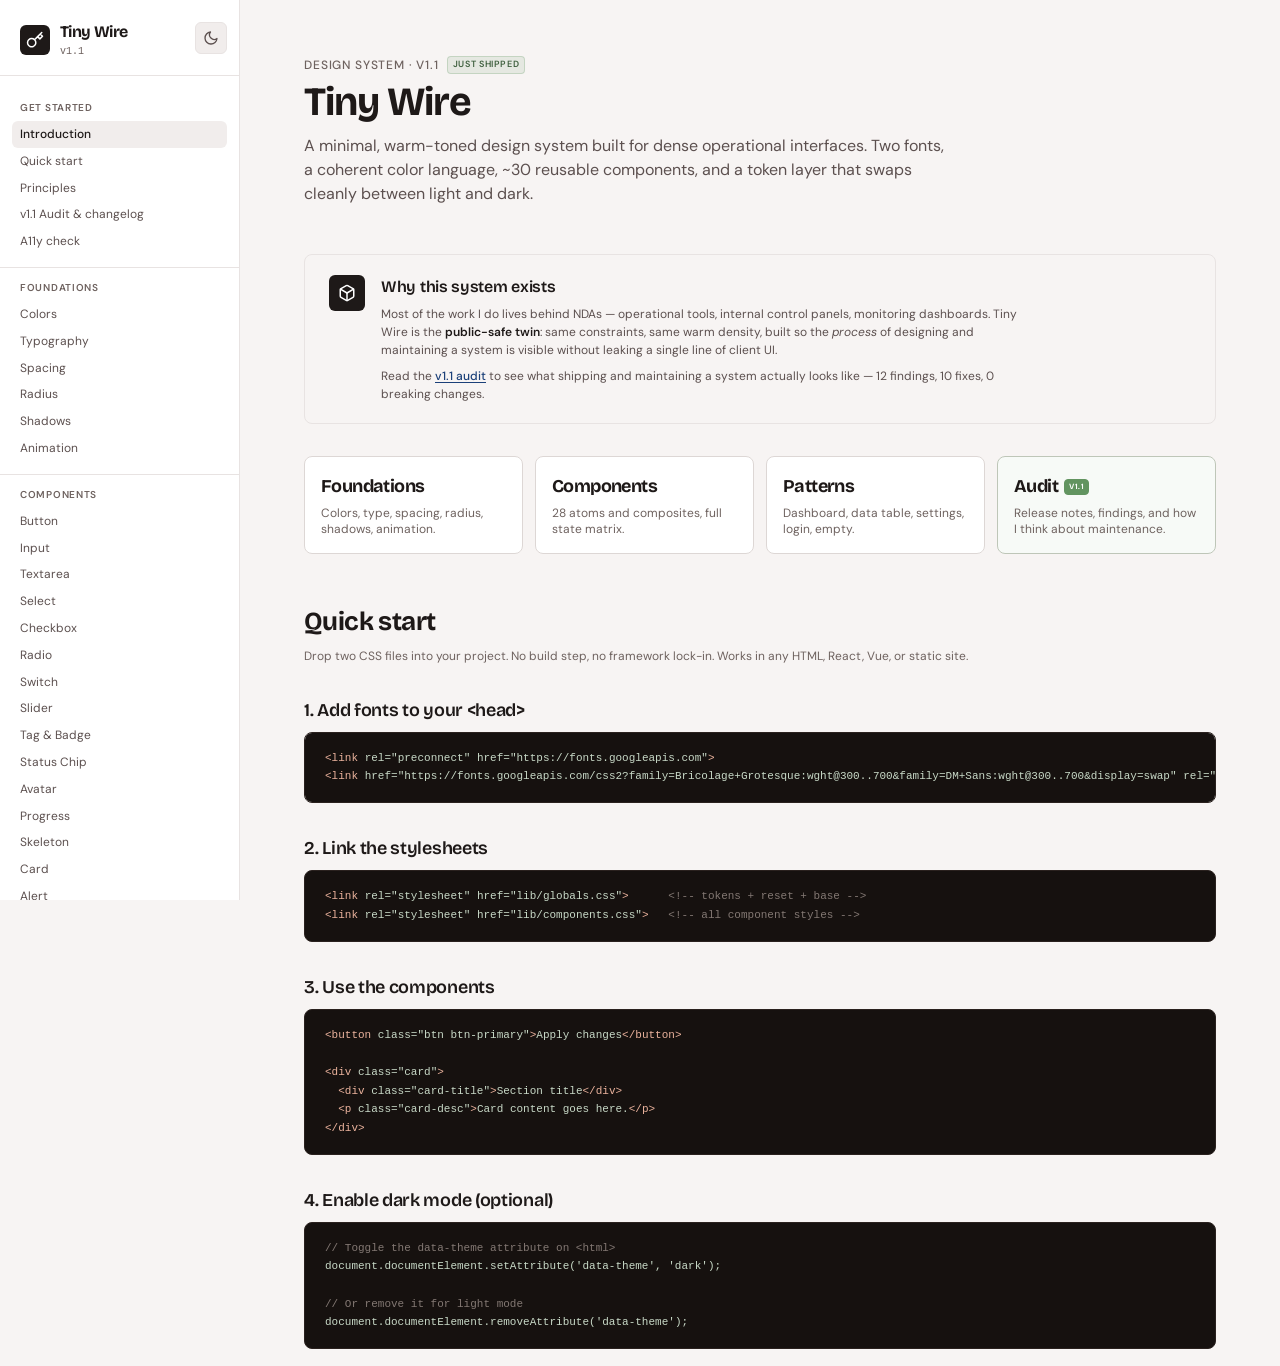
==== index.html @ 9cb4caf3 "Tiny Wire design system — initial public release Token-driven design system: ~150 tokens (light/dark" ====
<!DOCTYPE html>
<html lang="en">
<head>
  <meta charset="utf-8" />
  <meta http-equiv="refresh" content="0; url=./docs/index.html" />
  <link rel="canonical" href="./docs/index.html" />
  <title>Tiny Wire — Design System</title>
</head>
<body>
  Redirecting to the <a href="./docs/index.html">Tiny Wire documentation</a>…
</body>
</html>
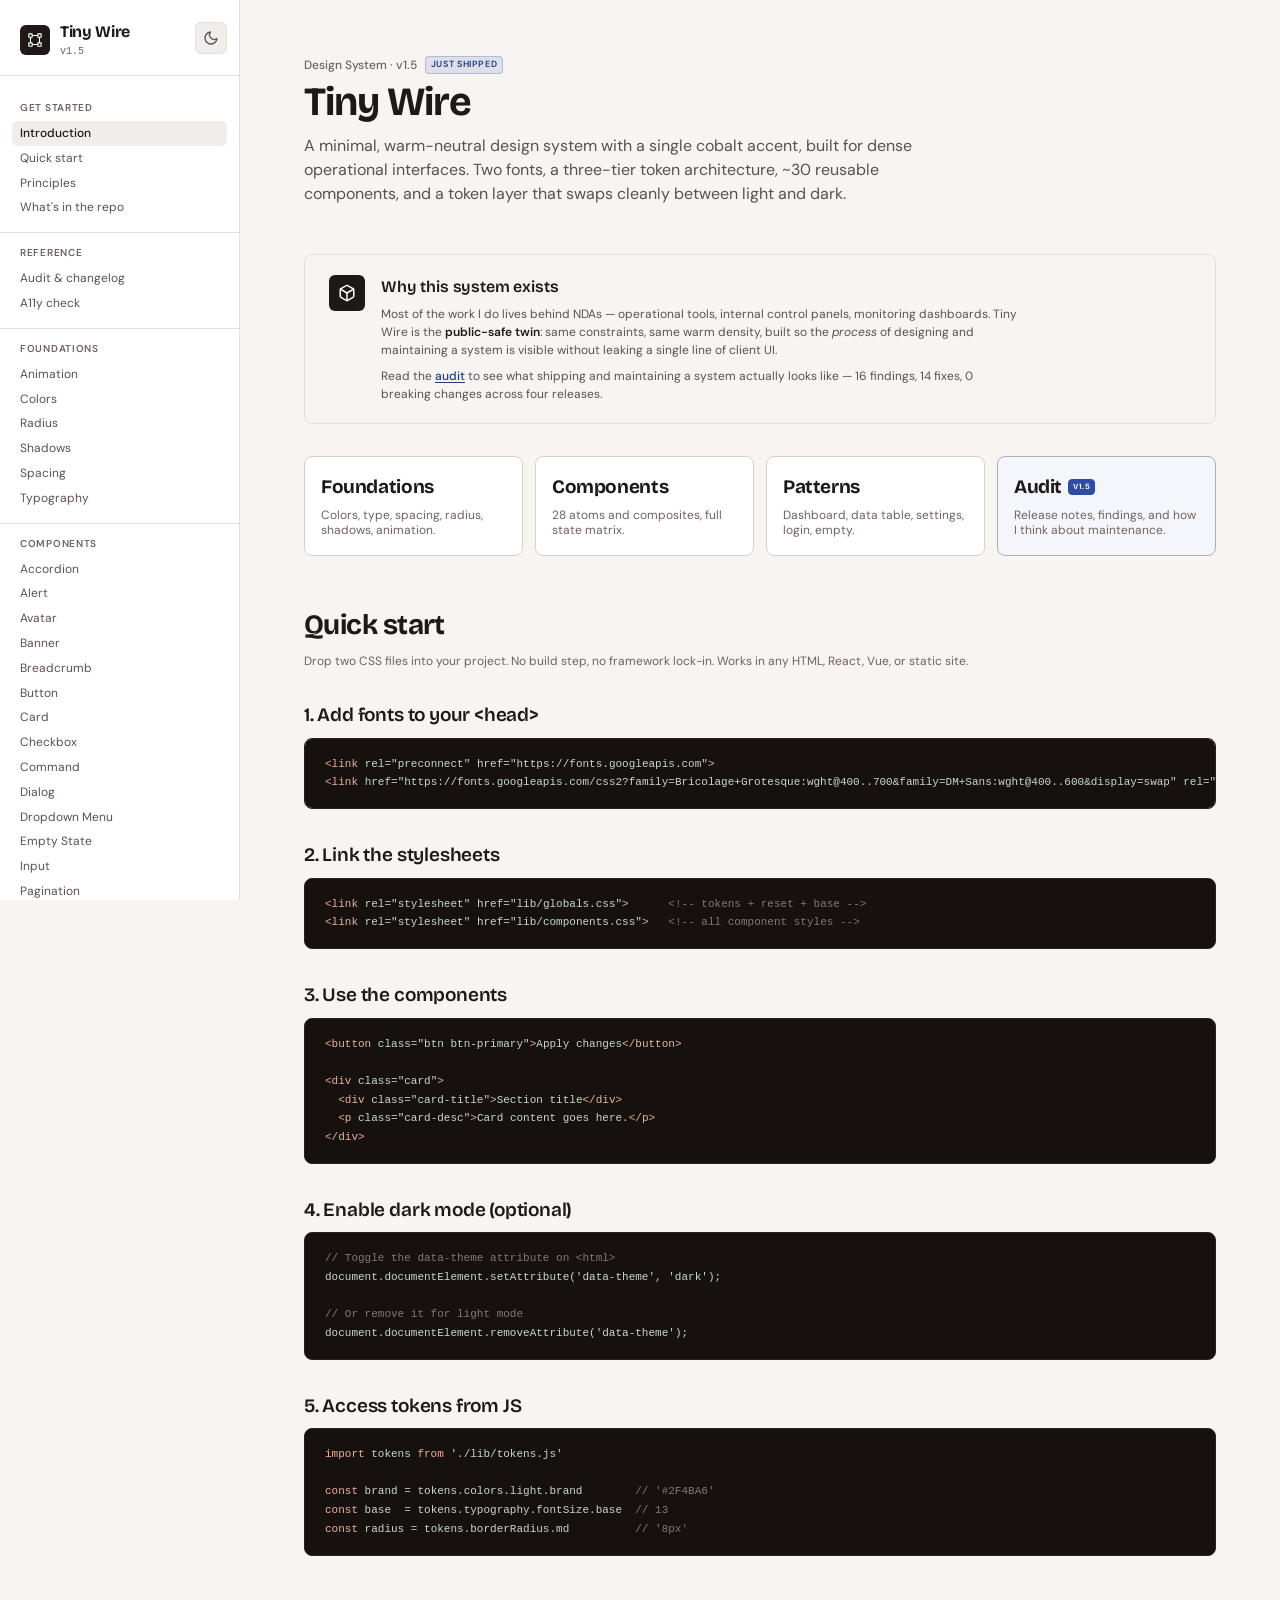
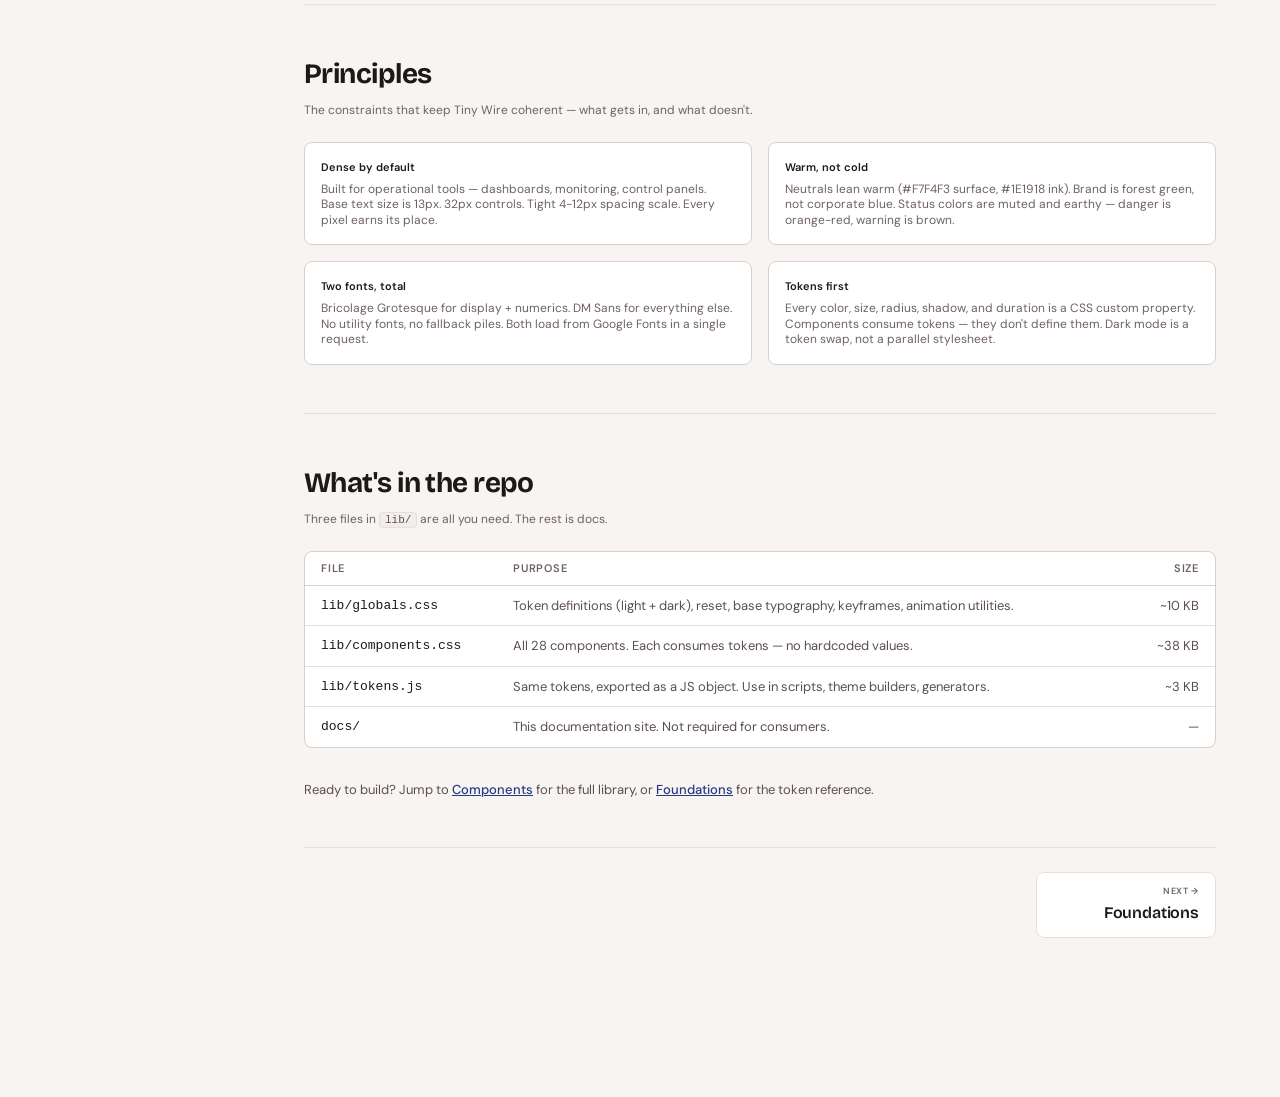
==== commit 8cd1a9ea: "Swap logo to Phosphor bounding-box mark; add favicon Replace the old rocket-key glyph everywhere (si" ====
--- a/index.html
+++ b/index.html
@@ -3,6 +3,7 @@
 <head>
   <meta charset="utf-8" />
   <meta http-equiv="refresh" content="0; url=./docs/index.html" />
+  <link rel="icon" type="image/svg+xml" href="./favicon.svg" />
   <link rel="canonical" href="./docs/index.html" />
   <title>Tiny Wire — Design System</title>
 </head>
